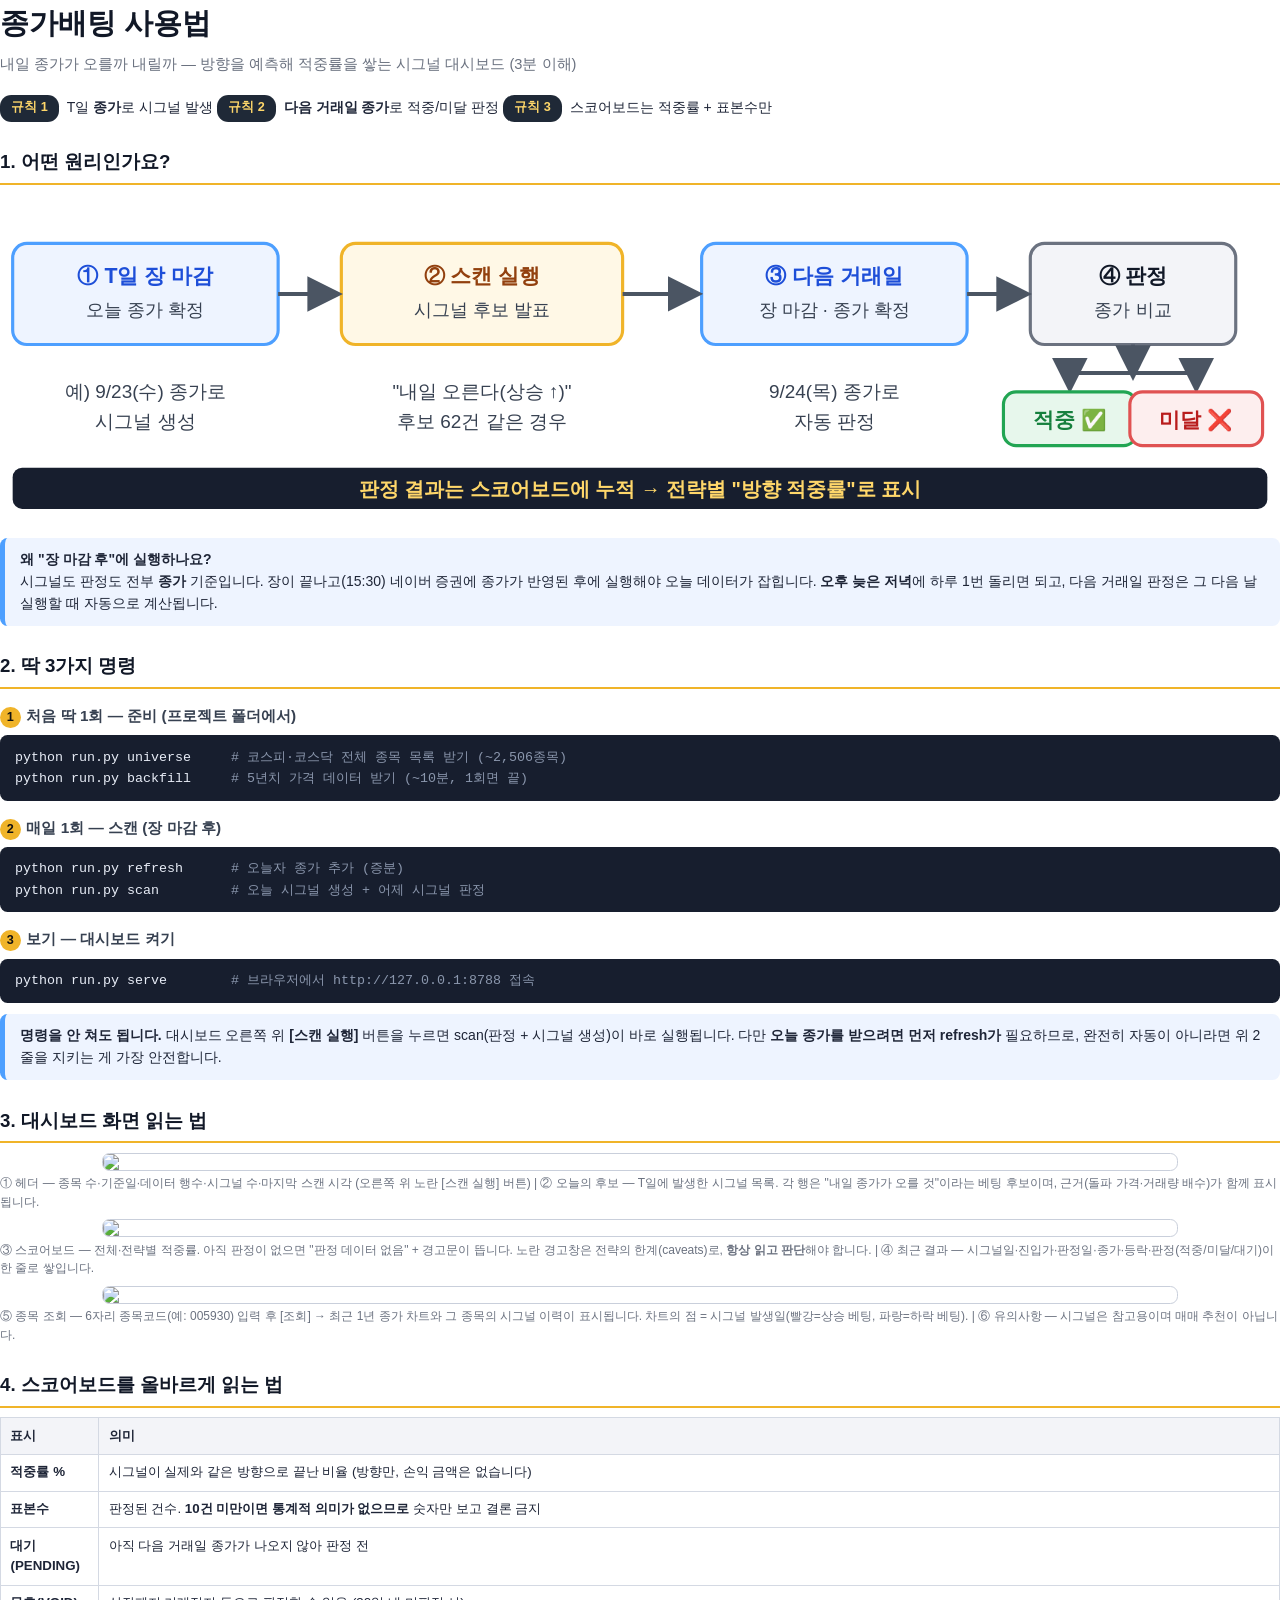
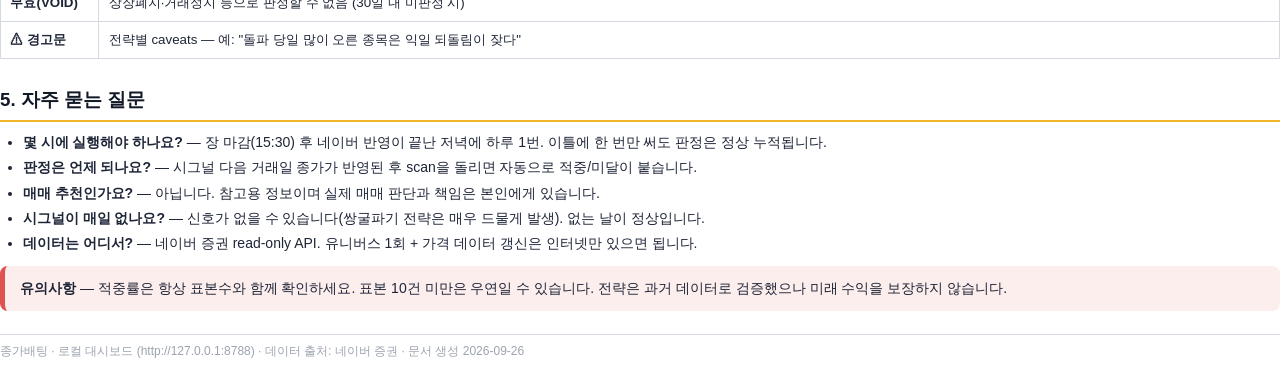
==== docs/guide.html @ 14055f06 "feat: 종가배팅 대시보드 + GitHub Actions 자동화 초기 구축" ====
﻿<!DOCTYPE html>
<html lang="ko">
<head>
<meta charset="utf-8">
<title>종가배팅 사용법</title>
<style>
  @page { size: A4; margin: 14mm 13mm; }
  * { box-sizing: border-box; }
  body {
    font-family: "Malgun Gothic", "맑은 고딕", sans-serif;
    color: #1e2537; font-size: 10.5pt; line-height: 1.55; margin: 0;
  }
  h1 { font-size: 22pt; margin: 0 0 2mm; color: #111827; }
  h2 {
    font-size: 14pt; margin: 7mm 0 2.5mm; padding-bottom: 1.5mm;
    border-bottom: 2.5px solid #f0b429; color: #111827;
  }
  h3 { font-size: 11.5pt; margin: 4mm 0 1.5mm; color: #374151; }
  p { margin: 1.5mm 0; }
  .sub { color: #6b7280; font-size: 11pt; margin-bottom: 5mm; }
  .badge {
    display: inline-block; background: #1f2937; color: #ffd76a;
    padding: 1mm 3mm; border-radius: 3mm; font-size: 9.5pt; font-weight: bold;
    margin-right: 2mm;
  }
  .rule {
    background: #fff8e6; border: 1px solid #f0b429; border-left: 5px solid #f0b429;
    padding: 3mm 4mm; border-radius: 2mm; margin: 3mm 0;
  }
  .rule b { color: #92400e; }
  .tip {
    background: #eef4ff; border-left: 5px solid #4d9fff;
    padding: 3mm 4mm; border-radius: 2mm; margin: 3mm 0;
  }
  .warn {
    background: #fdeeee; border-left: 5px solid #e05252;
    padding: 3mm 4mm; border-radius: 2mm; margin: 3mm 0;
  }
  pre {
    background: #171e2e; color: #e8edf7; padding: 3mm 4mm; border-radius: 2mm;
    font-family: Consolas, monospace; font-size: 10pt; line-height: 1.6;
    margin: 2mm 0; white-space: pre-wrap;
  }
  pre .c { color: #8b97ad; }   /* 주석 */
  pre .g { color: #ffd76a; }   /* 강조 */
  table { border-collapse: collapse; width: 100%; font-size: 10pt; margin: 2mm 0; }
  th, td { border: 1px solid #d4d9e3; padding: 2mm 2.5mm; text-align: left; vertical-align: top; }
  th { background: #f3f4f8; font-weight: bold; }
  figure { margin: 2mm 0; page-break-inside: avoid; }
  figure img { width: 84%; display: block; margin: 0 auto; border: 1px solid #c9cfdb; border-radius: 2mm; }
  figcaption { font-size: 9pt; color: #6b7280; margin-top: 1mm; margin-bottom: 1mm; }
  .flow { page-break-inside: avoid; margin: 3mm 0; }
  .pagebreak { page-break-before: always; }
  .num {
    display: inline-block; width: 5.5mm; height: 5.5mm; line-height: 5.5mm;
    text-align: center; background: #f0b429; color: #111;
    border-radius: 50%; font-weight: bold; font-size: 9.5pt; margin-right: 1.5mm;
  }
  ul { margin: 1.5mm 0; padding-left: 6mm; }
  li { margin: 1mm 0; }
  .footer { margin-top: 6mm; padding-top: 2mm; border-top: 1px solid #d4d9e3;
            font-size: 9pt; color: #9ca3af; }
</style>
</head>
<body>

<h1>종가배팅 사용법</h1>
<p class="sub">내일 종가가 오를까 내릴까 — 방향을 예측해 적중률을 쌓는 시그널 대시보드 (3분 이해)</p>

<p>
  <span class="badge">규칙 1</span>T일 <b>종가</b>로 시그널 발생
  <span class="badge">규칙 2</span><b>다음 거래일 종가</b>로 적중/미달 판정
  <span class="badge">규칙 3</span>스코어보드는 적중률 + 표본수만
</p>

<h2>1. 어떤 원리인가요?</h2>

<div class="flow">
<svg viewBox="0 0 810 205" width="100%" font-family="Malgun Gothic, 맑은 고딕, sans-serif">
  <defs>
    <marker id="ar" markerWidth="9" markerHeight="9" refX="7" refY="4.5" orient="auto">
      <path d="M0,0 L9,4.5 L0,9 z" fill="#4b5563"/>
    </marker>
  </defs>
  <!-- 박스들 -->
  <g font-size="13.5" font-weight="bold" text-anchor="middle">
    <rect x="8"   y="30" width="168" height="64" rx="9" fill="#eef4ff" stroke="#4d9fff" stroke-width="2"/>
    <text x="92" y="55" fill="#1d4ed8">① T일 장 마감</text>
    <text x="92" y="76" font-size="11.5" font-weight="normal" fill="#374151">오늘 종가 확정</text>

    <rect x="216" y="30" width="178" height="64" rx="9" fill="#fff8e6" stroke="#f0b429" stroke-width="2"/>
    <text x="305" y="55" fill="#92400e">② 스캔 실행</text>
    <text x="305" y="76" font-size="11.5" font-weight="normal" fill="#374151">시그널 후보 발표</text>

    <rect x="444" y="30" width="168" height="64" rx="9" fill="#eef4ff" stroke="#4d9fff" stroke-width="2"/>
    <text x="528" y="55" fill="#1d4ed8">③ 다음 거래일</text>
    <text x="528" y="76" font-size="11.5" font-weight="normal" fill="#374151">장 마감 · 종가 확정</text>

    <rect x="652" y="30" width="130" height="64" rx="9" fill="#f3f4f8" stroke="#6b7280" stroke-width="2"/>
    <text x="717" y="55" fill="#111827">④ 판정</text>
    <text x="717" y="76" font-size="11.5" font-weight="normal" fill="#374151">종가 비교</text>
  </g>
  <!-- 화살표 -->
  <g stroke="#4b5563" stroke-width="2.5" marker-end="url(#ar)">
    <line x1="176" y1="62" x2="212" y2="62"/>
    <line x1="394" y1="62" x2="440" y2="62"/>
    <line x1="612" y1="62" x2="648" y2="62"/>
  </g>
  <!-- 결과 분기 -->
  <g stroke="#4b5563" stroke-width="2.5" fill="none" marker-end="url(#ar)">
    <line x1="717" y1="94"  x2="717" y2="112"/>
    <path d="M717,112 L677,112 L677,120"/>
    <path d="M717,112 L757,112 L757,120"/>
  </g>
  <g font-size="13" font-weight="bold" text-anchor="middle">
    <rect x="635" y="124" width="84" height="34" rx="8" fill="#e7f7ec" stroke="#22a553" stroke-width="2"/>
    <text x="677" y="146" fill="#15803d">적중 ✅</text>
    <rect x="715" y="124" width="84" height="34" rx="8" fill="#fdeeee" stroke="#e05252" stroke-width="2"/>
    <text x="757" y="146" fill="#b91c1c">미달 ❌</text>
  </g>
  <!-- 하단 설명 -->
  <g font-size="12" fill="#374151">
    <text x="92"  y="128" text-anchor="middle">예) 9/23(수) 종가로</text>
    <text x="92"  y="147" text-anchor="middle">시그널 생성</text>
    <text x="305" y="128" text-anchor="middle">"내일 오른다(상승 ↑)"</text>
    <text x="305" y="147" text-anchor="middle">후보 62건 같은 경우</text>
    <text x="528" y="128" text-anchor="middle">9/24(목) 종가로</text>
    <text x="528" y="147" text-anchor="middle">자동 판정</text>
  </g>
  <rect x="8" y="172" width="794" height="26" rx="6" fill="#171e2e"/>
  <text x="405" y="190" text-anchor="middle" font-size="12.5" fill="#ffd76a" font-weight="bold">
    판정 결과는 스코어보드에 누적 → 전략별 "방향 적중률"로 표시
  </text>
</svg>
</div>

<div class="tip">
  <b>왜 "장 마감 후"에 실행하나요?</b><br>
  시그널도 판정도 전부 <b>종가</b> 기준입니다. 장이 끝나고(15:30) 네이버 증권에 종가가 반영된 후에
  실행해야 오늘 데이터가 잡힙니다. <b>오후 늦은 저녁</b>에 하루 1번 돌리면 되고,
  다음 거래일 판정은 그 다음 날 실행할 때 자동으로 계산됩니다.
</div>

<h2>2. 딱 3가지 명령</h2>

<h3><span class="num">1</span>처음 딱 1회 — 준비 (프로젝트 폴더에서)</h3>
<pre>python run.py universe     <span class="c"># 코스피·코스닥 전체 종목 목록 받기 (~2,506종목)</span>
python run.py backfill     <span class="c"># 5년치 가격 데이터 받기 (~10분, 1회면 끝)</span></pre>

<h3><span class="num">2</span>매일 1회 — 스캔 (장 마감 후)</h3>
<pre>python run.py refresh      <span class="c"># 오늘자 종가 추가 (증분)</span>
python run.py scan         <span class="c"># 오늘 시그널 생성 + 어제 시그널 판정</span></pre>

<h3><span class="num">3</span>보기 — 대시보드 켜기</h3>
<pre>python run.py serve        <span class="c"># 브라우저에서 http://127.0.0.1:8788 접속</span></pre>

<div class="tip">
  <b>명령을 안 쳐도 됩니다.</b> 대시보드 오른쪽 위 <b>[스캔 실행]</b> 버튼을 누르면
  scan(판정 + 시그널 생성)이 바로 실행됩니다. 다만 <b>오늘 종가를 받으려면 먼저 refresh가</b>
  필요하므로, 완전히 자동이 아니라면 위 2줄을 지키는 게 가장 안전합니다.
</div>

<h2 class="pagebreak">3. 대시보드 화면 읽는 법</h2>

<figure>
  <img src="file:///C:/Users/kho/Documents/Default Project/closing-bet/docs/cropA.png">
  <figcaption>① 헤더 — 종목 수·기준일·데이터 행수·시그널 수·마지막 스캔 시각 (오른쪽 위 노란 [스캔 실행] 버튼) |
  ② 오늘의 후보 — T일에 발생한 시그널 목록. 각 행은 "내일 종가가 오를 것"이라는 베팅 후보이며, 근거(돌파 가격·거래량 배수)가 함께 표시됩니다.</figcaption>
</figure>

<figure>
  <img src="file:///C:/Users/kho/Documents/Default Project/closing-bet/docs/cropB.png">
  <figcaption>③ 스코어보드 — 전체·전략별 적중률. 아직 판정이 없으면 "판정 데이터 없음" + 경고문이 뜹니다.
  노란 경고창은 전략의 한계(caveats)로, <b>항상 읽고 판단</b>해야 합니다. |
  ④ 최근 결과 — 시그널일·진입가·판정일·종가·등락·판정(적중/미달/대기)이 한 줄로 쌓입니다.</figcaption>
</figure>

<figure>
  <img src="file:///C:/Users/kho/Documents/Default Project/closing-bet/docs/cropC.png">
  <figcaption>⑤ 종목 조회 — 6자리 종목코드(예: 005930) 입력 후 [조회] → 최근 1년 종가 차트와 그 종목의 시그널 이력이 표시됩니다.
  차트의 점 = 시그널 발생일(빨강=상승 베팅, 파랑=하락 베팅). | ⑥ 유의사항 — 시그널은 참고용이며 매매 추천이 아닙니다.</figcaption>
</figure>

<h2>4. 스코어보드를 올바르게 읽는 법</h2>

<table>
  <tr><th style="width:26mm">표시</th><th>의미</th></tr>
  <tr><td><b>적중률 %</b></td><td>시그널이 실제와 같은 방향으로 끝난 비율 (방향만, 손익 금액은 없습니다)</td></tr>
  <tr><td><b>표본수</b></td><td>판정된 건수. <b>10건 미만이면 통계적 의미가 없으므로</b> 숫자만 보고 결론 금지</td></tr>
  <tr><td><b>대기(PENDING)</b></td><td>아직 다음 거래일 종가가 나오지 않아 판정 전</td></tr>
  <tr><td><b>무효(VOID)</b></td><td>상장폐지·거래정지 등으로 판정할 수 없음 (30일 내 미판정 시)</td></tr>
  <tr><td><b>⚠ 경고문</b></td><td>전략별 caveats — 예: "돌파 당일 많이 오른 종목은 익일 되돌림이 잦다"</td></tr>
</table>

<h2>5. 자주 묻는 질문</h2>
<ul>
  <li><b>몇 시에 실행해야 하나요?</b> — 장 마감(15:30) 후 네이버 반영이 끝난 저녁에 하루 1번. 이틀에 한 번만 써도 판정은 정상 누적됩니다.</li>
  <li><b>판정은 언제 되나요?</b> — 시그널 다음 거래일 종가가 반영된 후 scan을 돌리면 자동으로 적중/미달이 붙습니다.</li>
  <li><b>매매 추천인가요?</b> — 아닙니다. 참고용 정보이며 실제 매매 판단과 책임은 본인에게 있습니다.</li>
  <li><b>시그널이 매일 없나요?</b> — 신호가 없을 수 있습니다(쌍굴파기 전략은 매우 드물게 발생). 없는 날이 정상입니다.</li>
  <li><b>데이터는 어디서?</b> — 네이버 증권 read-only API. 유니버스 1회 + 가격 데이터 갱신은 인터넷만 있으면 됩니다.</li>
</ul>

<div class="warn">
  <b>유의사항</b> — 적중률은 항상 표본수와 함께 확인하세요. 표본 10건 미만은 우연일 수 있습니다.
  전략은 과거 데이터로 검증했으나 미래 수익을 보장하지 않습니다.
</div>

<p class="footer">종가배팅 · 로컬 대시보드 (http://127.0.0.1:8788) · 데이터 출처: 네이버 증권 · 문서 생성 2026-09-26</p>

</body>
</html>
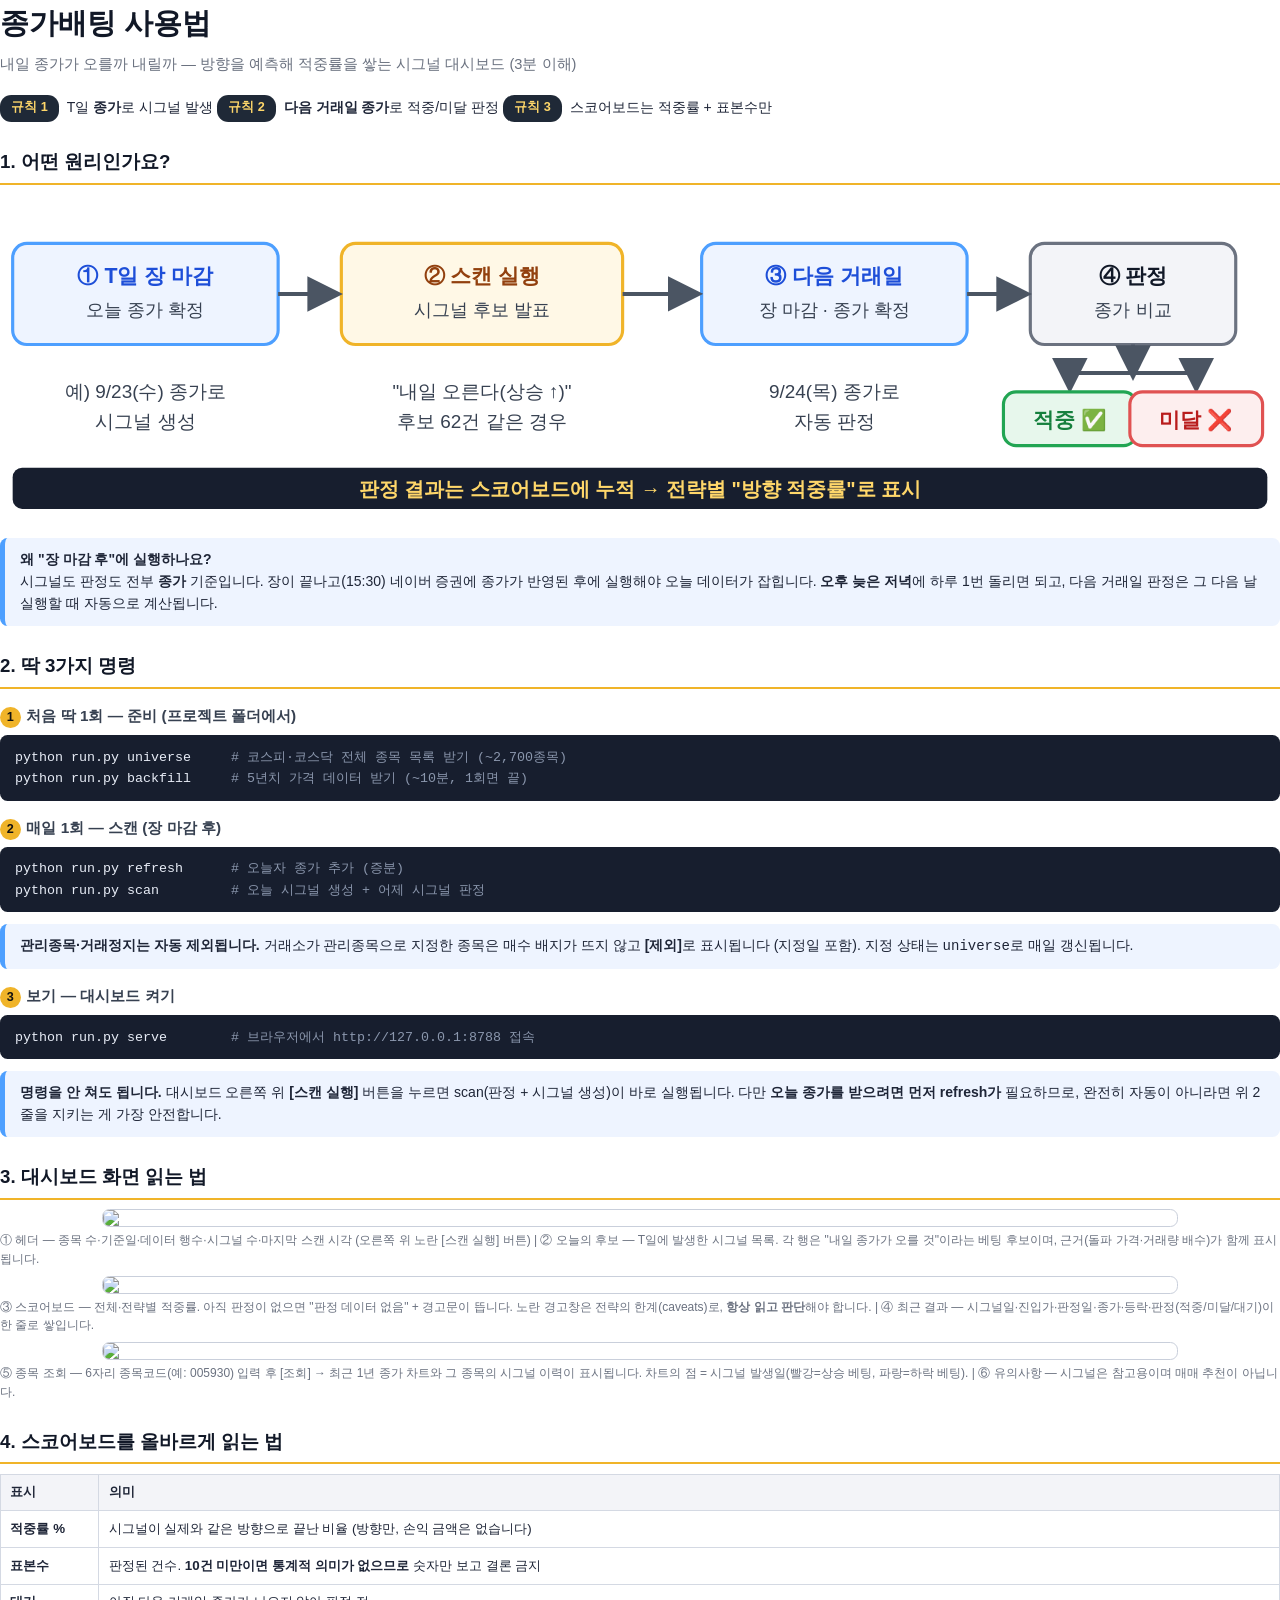
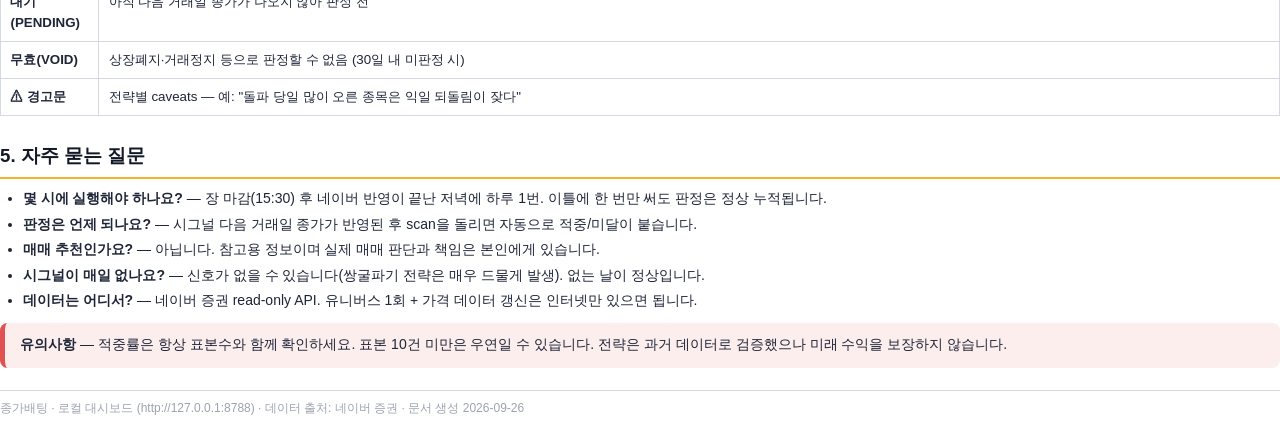
==== commit 5d815fb6: "﻿fix: 관리종목·거래정지 종목 매수 배지 원천 차단 - fetch 단계 제외를 버리고 저장 후 쿼리 단계(db.ELIGIBLE/BLOCKED)에서 판정   (fetch에서 걸러" ====
--- a/docs/guide.html
+++ b/docs/guide.html
@@ -144,12 +144,18 @@
 <h2>2. 딱 3가지 명령</h2>
 
 <h3><span class="num">1</span>처음 딱 1회 — 준비 (프로젝트 폴더에서)</h3>
-<pre>python run.py universe     <span class="c"># 코스피·코스닥 전체 종목 목록 받기 (~2,506종목)</span>
+<pre>python run.py universe     <span class="c"># 코스피·코스닥 전체 종목 목록 받기 (~2,700종목)</span>
 python run.py backfill     <span class="c"># 5년치 가격 데이터 받기 (~10분, 1회면 끝)</span></pre>
 
 <h3><span class="num">2</span>매일 1회 — 스캔 (장 마감 후)</h3>
 <pre>python run.py refresh      <span class="c"># 오늘자 종가 추가 (증분)</span>
 python run.py scan         <span class="c"># 오늘 시그널 생성 + 어제 시그널 판정</span></pre>
+
+<div class="tip">
+  <b>관리종목·거래정지는 자동 제외됩니다.</b> 거래소가 관리종목으로 지정한 종목은
+  매수 배지가 뜨지 않고 <b>[제외]</b>로 표시됩니다 (지정일 포함). 지정 상태는
+  <code>universe</code>로 매일 갱신됩니다.
+</div>
 
 <h3><span class="num">3</span>보기 — 대시보드 켜기</h3>
 <pre>python run.py serve        <span class="c"># 브라우저에서 http://127.0.0.1:8788 접속</span></pre>
